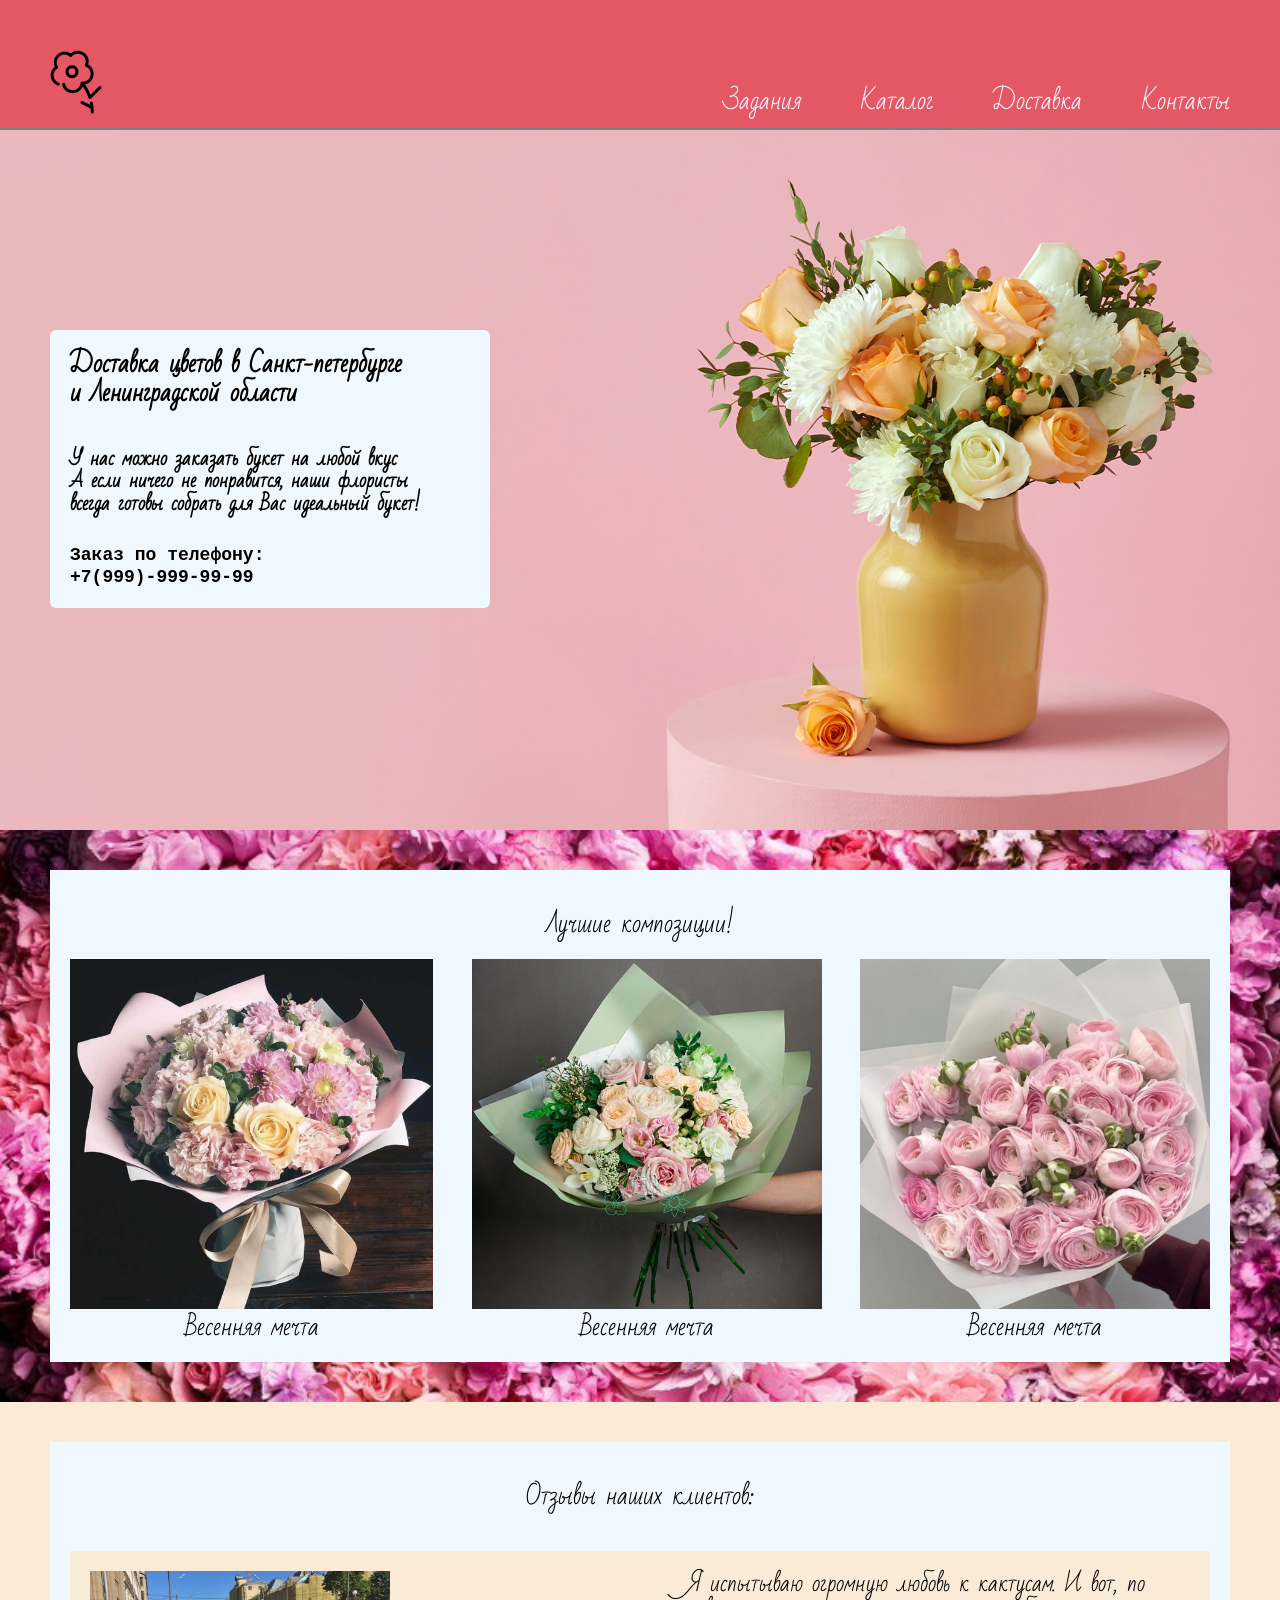
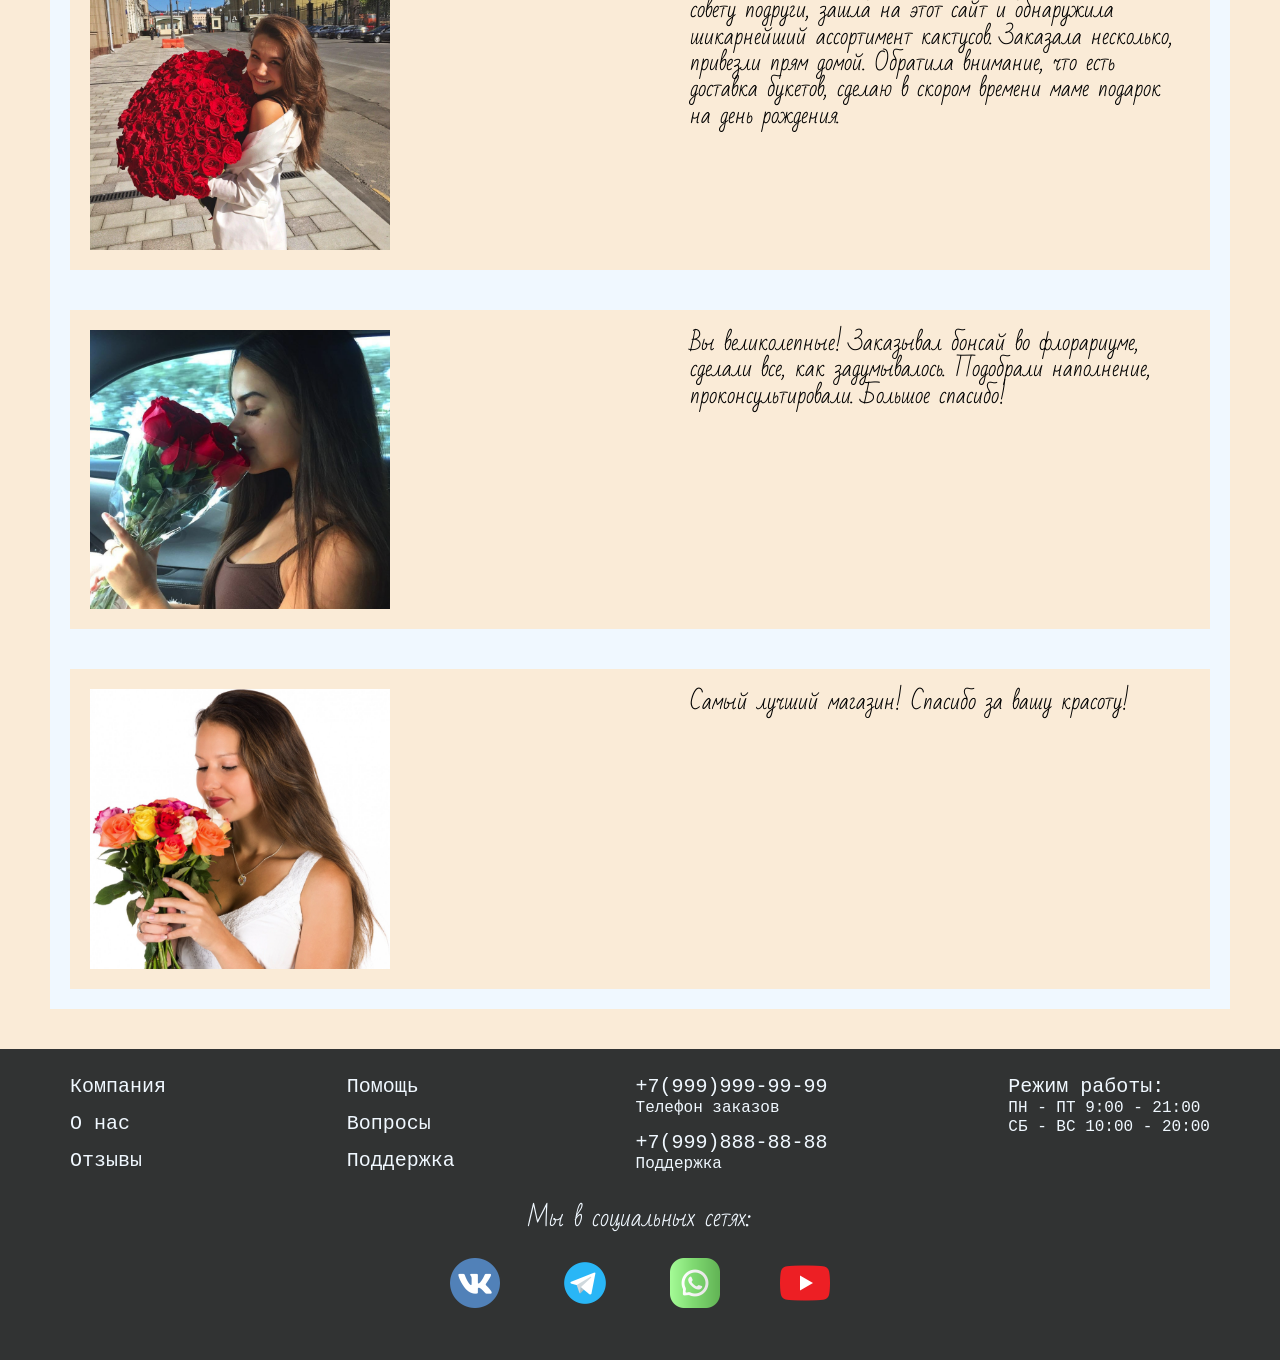
==== index.html @ 5ab8fb5f "init" ====
<!DOCTYPE html>
<html lang="ru">
<head>
    <meta charset="UTF-8">
    <meta name="viewport" content="width=device-width, initial-scale=1.0">
    <title>Магазин цветов</title>
    <link rel="stylesheet" type="text/css" href="css/styles.css">
</head>
<body>
    <header class='header'>
        <div class='wrapper'>
            <div class="header_wrapper">
                <div class="logo">
                    <a href="/" class="header_logo-link">
                        <img src='images/logo.png' alt="logo" />
                    </a>
                </div>
                <nav class="header_nav">
                    <ul class="header_list">
                        <li class="header_item">
                            <a href="#" class="header_link">Задания</a>
                            <ul class="header_subitem">
                                <li><a href="pages/page2.html" class="header_link">2 задание</a></li>
                                <li><a href="pages/page3.html" class="header_link">3 задание</a></li>
                                <li><a href="pages/page4.html" class="header_link">4 задание</a></li>
                                <li><a href="pages/page5.html" class="header_link">5 задание</a></li>
                            </ul>
                        </li>
                        <li class="header_item">
                            <a href="#" class="header_link">Каталог</a>
                            
                        </li>
                        <li class="header_item">
                            <a href="#" class="header_link">Доставка</a>
                        </li>
                        <li class="header_item">
                            <a href="#" class="header_link">Контакты</a>
                        </li>
                    </ul>
                </nav>
            </div>
        </div>
    </header>
    <main class="main">
        <section class="intro">
            <div class="wrapper">
                <div class="title">
                    <h1 class="title_intro">
                        Доставка цветов в Санкт-петербурге <br> 
                        и Ленинградской области
                    </h1>
                    <h3 class="title_text">
                        У нас можно заказать букет на любой вкус <br> 
                        А если ничего не понравится, наши флористы <br>
                        всегда готовы собрать для Вас идеальный букет!
                    </h3>
                    <p id="title_number">
                        <b>Заказ по телефону: <br>
                            +7(999)-999-99-99</b>
                    </p>
                </div>
            </div>
        </section>
        <section class="first_block">
            <div class="wrapper">            
                <div class="banner">               
                        <p class="banner_text">Лучшие композиции!</p> 
                        <div class="works"> 
                            <div> <img class="buket" src='images/buket1.jpeg' alt="flovers"/> 
                                <p class="buket_text">Весенняя мечта</p>
                            </div>
                            <div> <img class="buket" src='images/buket2.jpg' alt="flovers" /> 
                                <p class="buket_text">Весенняя мечта</p>
                            </div>
                            <div> <img class="buket" src='images/buket3.jpeg' alt="flovers"/> 
                                <p class="buket_text">Весенняя мечта</p>
                            </div>
                        </div>                  
                </div>
            </div>
        </section>
        <section class="second_block">
            <div class="wrapper">
                <div class="banner">
                    <p class="banner_text">Отзывы наших клиентов:</p> 
                    <div class="rewiews">
                        <div class="rewiew">
                            <img class="img_rewiew" src="images/1.png" alt="photo">
                            <div class="rewiew_text"> 
                                <p class="r_text">Я испытываю огромную любовь к кактусам. И вот, по совету подруги, зашла на этот сайт и обнаружила шикарнейший ассортимент кактусов. Заказала несколько, привезли прям домой. Обратила внимание, что есть доставка букетов, сделаю в скором времени маме подарок на день рождения.</p>
                            </div>
                        </div>
                        <div class="rewiew">
                            <img class="img_rewiew" src="images/2.png" alt="photo">
                            <div class="rewiew_text"> 
                                <p class="r_text">Вы великолепные!
                                Заказывал бонсай во флорариуме, сделали все, как задумывалось. Подобрали наполнение, проконсультировали. Большое спасибо!</p>    
                            </div>
                        </div>
                        <div class="rewiew">
                            <img class="img_rewiew" src="images/3.png" alt="photo">
                            <div class="rewiew_text"> 
                                <p class="r_text">Самый лучший магазин! Спасибо за вашу красоту!</p> </div>
                            </div>
                        </div>
                    </div>
                </div>
            </div>
        </section>
    </main>
    <footer class="footer">
        <div class="wrapper">
           <div class="footer_wrapper">
                <div class="blocks">
                    <div class="footer_block">
                        <a href="#" class="footer_link">Компания</a>
                        <a href="#" class="footer_link">О нас</a>
                        <a href="#" class="footer_link">Отзывы</a>
                    </div>
                    <div class="footer_block">
                        <a href="#" class="footer_link">Помощь</a>
                        <a href="#" class="footer_link">Вопросы</a>
                        <a href="#" class="footer_link">Поддержка</a>
                    </div>
                    <div class="footer_block">
                        <p class="footer_number">+7(999)999-99-99</p>
                        <p class="footer_text">Телефон заказов</p>
                        <p class="footer_number">+7(999)888-88-88</p>
                        <p class="footer_text">Поддержка</p>
                    </div>
                    <div class="footer_block">
                        <p class="footer_number">Режим работы:</p>
                        <p class="footer_text">ПН - ПТ 9:00 - 21:00</p>
                        <p class="footer_text">СБ - ВС 10:00 - 20:00</p>
                    </div>
                </div>
                <div class="fb_block">
                    <p>Мы в социальных сетях:</p>
                    <div class="fb_link">
                        <a href="#"><img src="images/vk.png" alt="vk"> </a>
                        <a href="#"><img src="images/telegram.png" alt="telegram"> </a>
                        <a href="#"><img src="images/watsapp.png" alt="watsapp"> </a>
                        <a href="#"><img src="images/youtube.png" alt="youtube"> </a>
                    </div>
                </div>
        </div>
    </footer>
</body>
</html>
---- css/styles.css ----
*{
    box-sizing: border-box;
    margin: 0;
    padding: 0;
}


.wrapper{
    max-width: 1200px;
    margin: 0 auto;
    width: 100%;
    padding: 0 10px;
}

 /* header start */

.header{
    background-color: rgb(228, 88, 102); 
    top: 0;
    left: 0;
    width: 100%;
    padding-bottom: 10px;
    border-bottom: 2px solid grey;
}

.header_wrapper{
    
    display: flex;
    flex-wrap: wrap;
    align-items: flex-end;
    justify-content: space-between;
    padding-top: 50px;
    
}


.header_list{
    display: flex;
    flex-wrap: wrap;
    list-style-type: none;
}

.header_item{
    margin-right: 60px;
}

.header_item:last-child{
    margin-right: 0;
}

.header_link{
    font-size: 24px;
    line-height: 34px;
    color: aliceblue;
    text-decoration: none;
}

.header_subitem{
    flex-wrap: wrap;
    list-style-type: none;
    display: none;
    position: fixed;
    background-color: rgb(234, 183, 188); 
    padding-left: 10px;
    padding-right: 10px;
}


.header_nav ul ul {
    display: none;
} 
.header_nav li:hover > ul {
    display: block;
}

.header_link:hover, .header_link.focus, .header_link:active, .footer_link:hover, .footer_link.focus, .footer_link:active{
    opacity: 75%;
}

 /* header end */

 /* intro start */

.intro{
    
    min-height: 700px;
    background: url(../images/background.jpg) no-repeat;
    background-size: cover;
    display: flex;
}

.title{
    background-color: aliceblue;
    padding: 20px;
    border-radius: 6px;
    max-width: 440px;
    min-width: 300px;
    margin-top: 200px;
}


.title_text{
    padding-top: 40px;
}

#title_number{
    font-family: 'Courier New', Courier, monospace;
    padding-top: 30px;
    font-size: 18px;
}
 /* intro end */
 
/*start block 1  */

.first_block {
    background: url(../images/background3.jpg) no-repeat;
    background-size: cover;
    display: flex;
    
    
}
.banner {
    margin-top: 40px;
    padding-top: 40px;
    background-color: aliceblue;
    background-size: cover;
    margin-bottom: 40px;
    
}
.banner_text {
    padding-bottom: 20px;
    text-align: center;
    font-size: 24px;
}

.buket {
    height: 350px;
}

.works{
    display: flex;
    justify-content: space-between;
    padding-right: 20px;
    padding-left: 20px;
    flex-wrap: wrap;
}

.buket_text, .fb_block{
    padding-bottom: 20px;
    text-align: center;
    font-size: 24px;
}
/*end block 1 */
/*start block 2 */

.second_block{
    background-color: antiquewhite;
    background-size: cover;
    display: flex;
}

.rewiews{
display: flex;
flex-direction: column;
flex-wrap: wrap;

}
.rewiew{
    display:flex;
    padding: 20px;
    margin: 20px;
    background-color: antiquewhite;
    flex-wrap: wrap;
    justify-content: space-between;
    max-width: 100%;
    gap: 10px;
}
.img_rewiew{
    width: 300px;
    object-fit: contain;
}
.rewiew_text{
    width: 500px;
    max-width: 100%;
    justify-content: center;
    font-size: 22px;
}

/*end block 2 */
/* start footer */

.footer{
    background-color: rgb(49, 51, 51);
    color: aliceblue;
    min-height: 300px;
}

.blocks{
    display: flex;
    justify-content: space-between;
    padding-right: 20px;
    padding-left: 20px;
    flex-wrap: wrap;
}

.footer_block{
    display: flex;
    flex-direction: column;
    padding-top: 13px;
    font-family: 'Courier New', Courier, monospace;
    font-size: 20px;
}
.footer_link{
    color: aliceblue;
    text-decoration: none;
}

.footer_link, .footer_number {
    padding-top: 13px;
}
.footer_text{
    font-size: 16px;
}
.fb_block{
    padding-top: 30px;
}
.fb_link > a > img{
    width: 100px;
}
.fb_link > a {
    text-decoration: none;
}


/* end footer */

 body {
    font-family: 'Bad Script';
    font-style: normal;
    font-size: 16px;
    line-height: 1.2;
    font-weight: normal;
    color: black;
}
/* bad-script-regular - cyrillic_latin */
@font-face {
    font-display: swap; /* Check https://developer.mozilla.org/en-US/docs/Web/CSS/@font-face/font-display for other options. */
    font-family: 'Bad Script';
    font-style: normal;
    font-weight: 400;
    src: url('../fonts/bad-script-v16-cyrillic_latin-regular.woff2') format('woff2'); /* Chrome 36+, Opera 23+, Firefox 39+, Safari 12+, iOS 10+ */
  }

/* dom style */
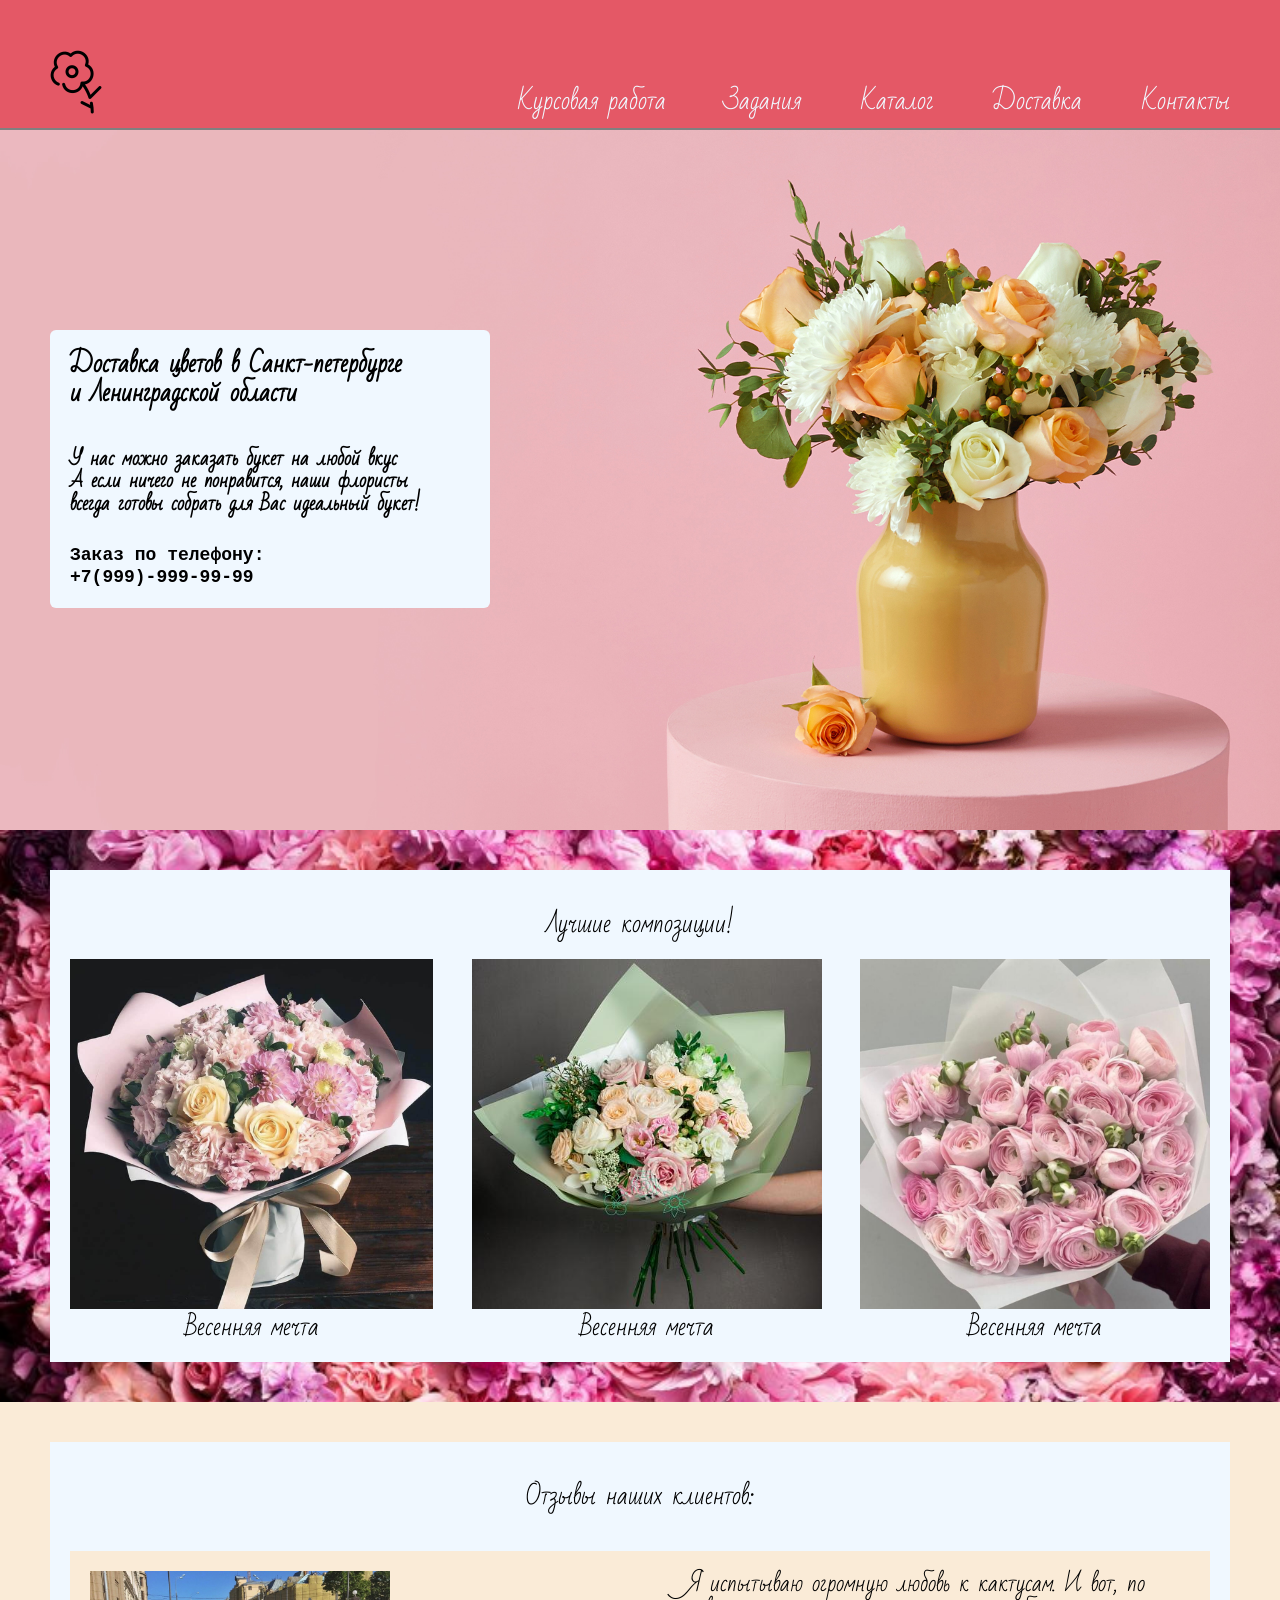
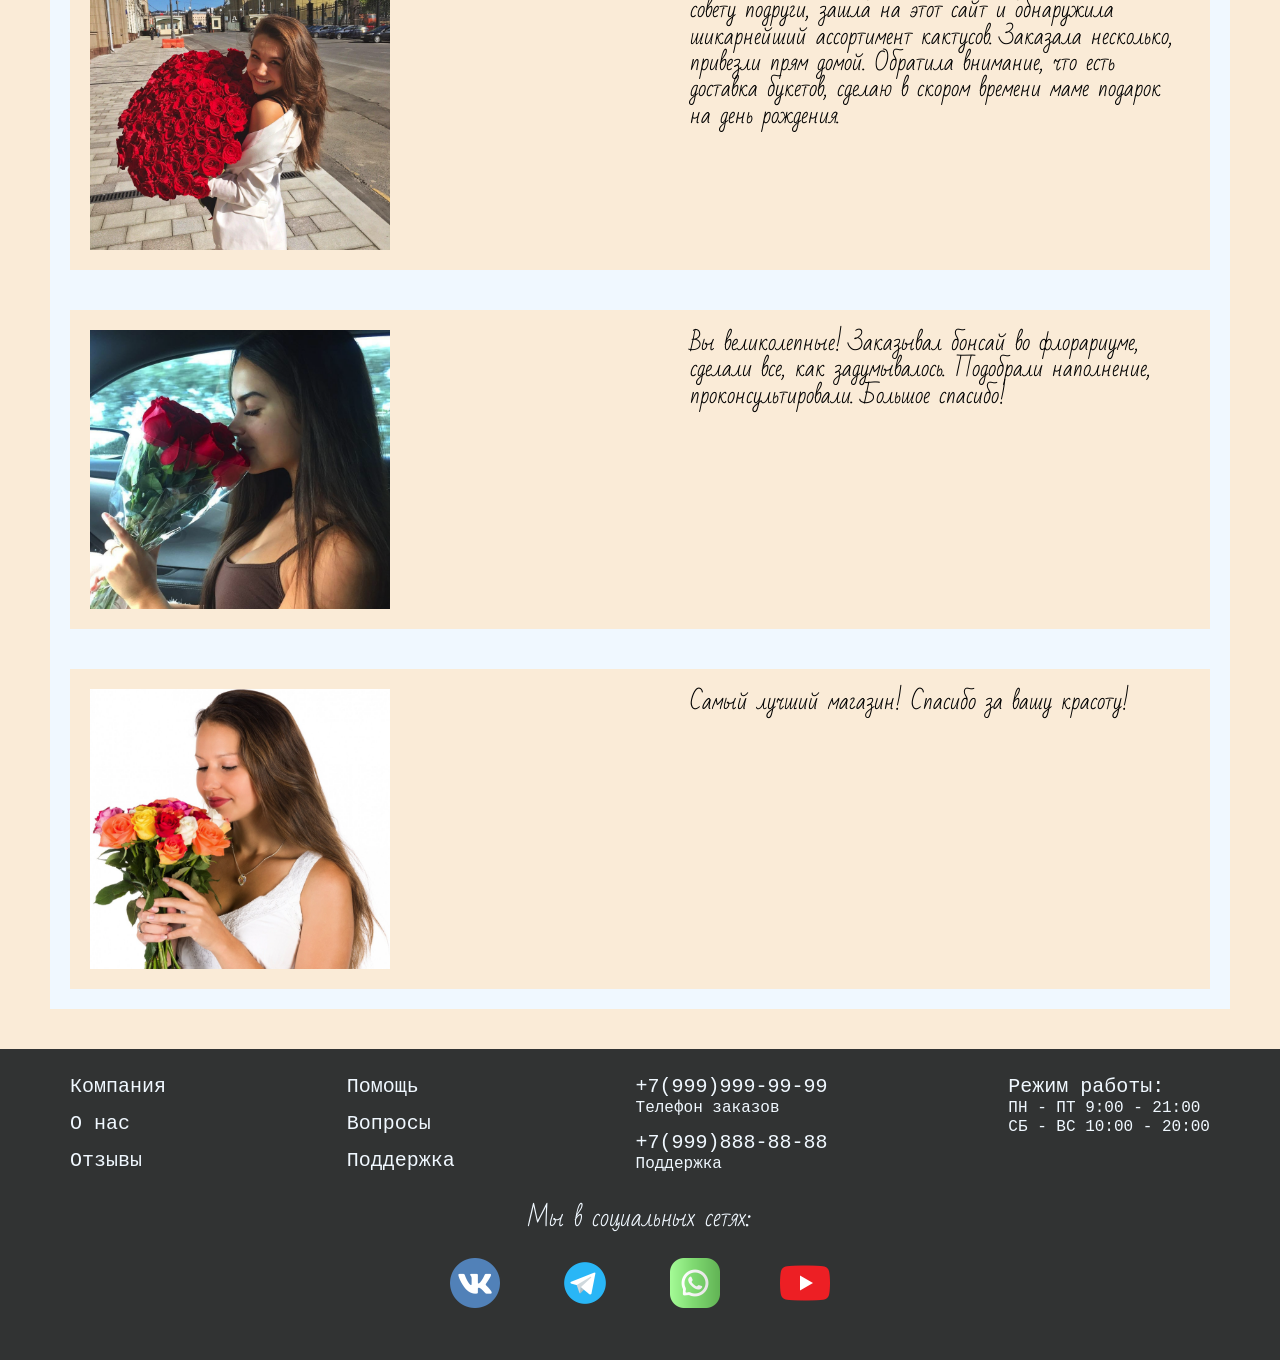
==== commit 0da849e5: "Update files" ====
--- a/index.html
+++ b/index.html
@@ -18,6 +18,9 @@
                 <nav class="header_nav">
                     <ul class="header_list">
                         <li class="header_item">
+                            <a href="Game_Fedorov_Matryoshki/pages/startgame.html" class="header_link">Курсовая работа</a>
+                        </li>
+                        <li class="header_item">
                             <a href="#" class="header_link">Задания</a>
                             <ul class="header_subitem">
                                 <li><a href="pages/page2.html" class="header_link">2 задание</a></li>
@@ -28,7 +31,6 @@
                         </li>
                         <li class="header_item">
                             <a href="#" class="header_link">Каталог</a>
-                            
                         </li>
                         <li class="header_item">
                             <a href="#" class="header_link">Доставка</a>
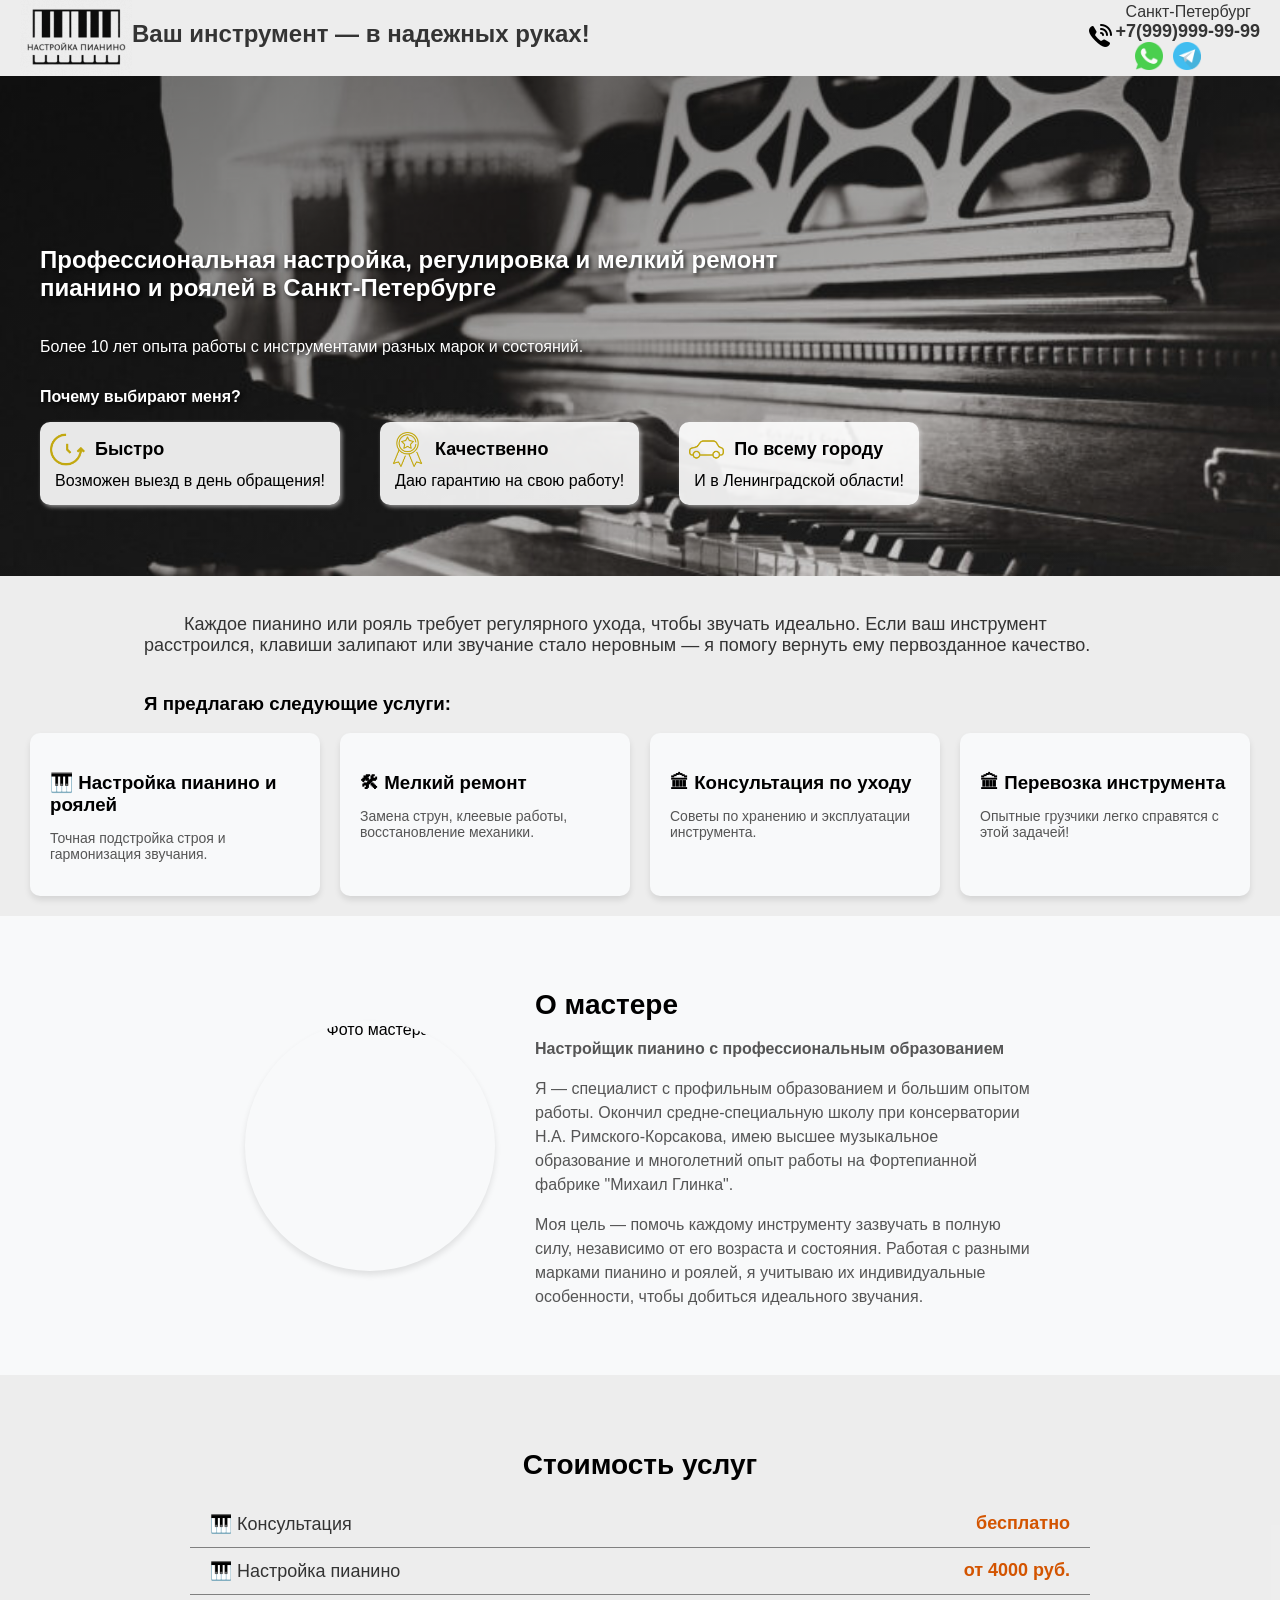
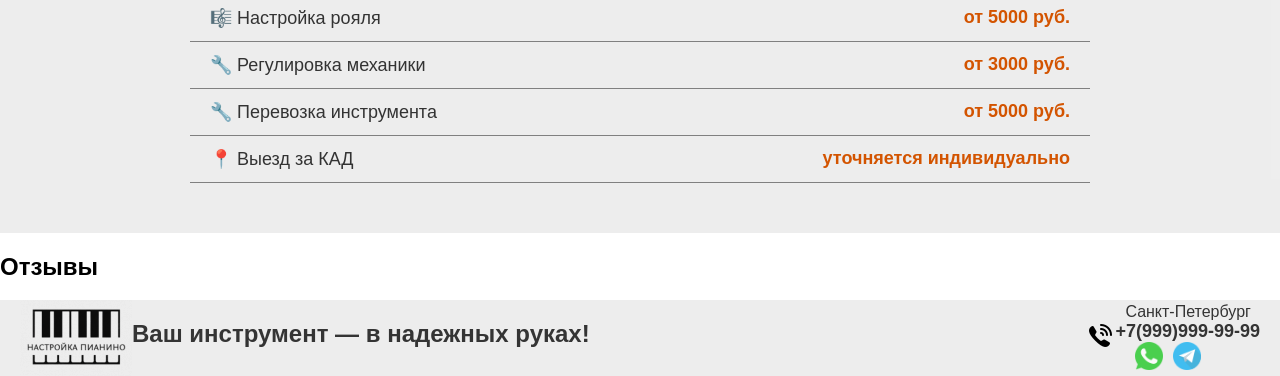
==== commit 51471e4c: "Add site" ====
--- a/index.html
+++ b/index.html
@@ -1,151 +1 @@
-<!DOCTYPE html>
-<html lang="ru">
-<head>
-    <meta charset="UTF-8">
-    <meta name="viewport" content="width=device-width, initial-scale=1.0">
-    <title>Магазин цветов</title>
-    <link rel="stylesheet" type="text/css" href="css/styles.css">
-</head>
-<body>
-    <header class='header'>
-        <div class='wrapper'>
-            <div class="header_wrapper">
-                <div class="logo">
-                    <a href="/" class="header_logo-link">
-                        <img src='images/logo.png' alt="logo" />
-                    </a>
-                </div>
-                <nav class="header_nav">
-                    <ul class="header_list">
-                        <li class="header_item">
-                            <a href="Game_Fedorov_Matryoshki/pages/startgame.html" class="header_link">Курсовая работа</a>
-                        </li>
-                        <li class="header_item">
-                            <a href="#" class="header_link">Задания</a>
-                            <ul class="header_subitem">
-                                <li><a href="pages/page2.html" class="header_link">2 задание</a></li>
-                                <li><a href="pages/page3.html" class="header_link">3 задание</a></li>
-                                <li><a href="pages/page4.html" class="header_link">4 задание</a></li>
-                                <li><a href="pages/page5.html" class="header_link">5 задание</a></li>
-                            </ul>
-                        </li>
-                        <li class="header_item">
-                            <a href="#" class="header_link">Каталог</a>
-                        </li>
-                        <li class="header_item">
-                            <a href="#" class="header_link">Доставка</a>
-                        </li>
-                        <li class="header_item">
-                            <a href="#" class="header_link">Контакты</a>
-                        </li>
-                    </ul>
-                </nav>
-            </div>
-        </div>
-    </header>
-    <main class="main">
-        <section class="intro">
-            <div class="wrapper">
-                <div class="title">
-                    <h1 class="title_intro">
-                        Доставка цветов в Санкт-петербурге <br> 
-                        и Ленинградской области
-                    </h1>
-                    <h3 class="title_text">
-                        У нас можно заказать букет на любой вкус <br> 
-                        А если ничего не понравится, наши флористы <br>
-                        всегда готовы собрать для Вас идеальный букет!
-                    </h3>
-                    <p id="title_number">
-                        <b>Заказ по телефону: <br>
-                            +7(999)-999-99-99</b>
-                    </p>
-                </div>
-            </div>
-        </section>
-        <section class="first_block">
-            <div class="wrapper">            
-                <div class="banner">               
-                        <p class="banner_text">Лучшие композиции!</p> 
-                        <div class="works"> 
-                            <div> <img class="buket" src='images/buket1.jpeg' alt="flovers"/> 
-                                <p class="buket_text">Весенняя мечта</p>
-                            </div>
-                            <div> <img class="buket" src='images/buket2.jpg' alt="flovers" /> 
-                                <p class="buket_text">Весенняя мечта</p>
-                            </div>
-                            <div> <img class="buket" src='images/buket3.jpeg' alt="flovers"/> 
-                                <p class="buket_text">Весенняя мечта</p>
-                            </div>
-                        </div>                  
-                </div>
-            </div>
-        </section>
-        <section class="second_block">
-            <div class="wrapper">
-                <div class="banner">
-                    <p class="banner_text">Отзывы наших клиентов:</p> 
-                    <div class="rewiews">
-                        <div class="rewiew">
-                            <img class="img_rewiew" src="images/1.png" alt="photo">
-                            <div class="rewiew_text"> 
-                                <p class="r_text">Я испытываю огромную любовь к кактусам. И вот, по совету подруги, зашла на этот сайт и обнаружила шикарнейший ассортимент кактусов. Заказала несколько, привезли прям домой. Обратила внимание, что есть доставка букетов, сделаю в скором времени маме подарок на день рождения.</p>
-                            </div>
-                        </div>
-                        <div class="rewiew">
-                            <img class="img_rewiew" src="images/2.png" alt="photo">
-                            <div class="rewiew_text"> 
-                                <p class="r_text">Вы великолепные!
-                                Заказывал бонсай во флорариуме, сделали все, как задумывалось. Подобрали наполнение, проконсультировали. Большое спасибо!</p>    
-                            </div>
-                        </div>
-                        <div class="rewiew">
-                            <img class="img_rewiew" src="images/3.png" alt="photo">
-                            <div class="rewiew_text"> 
-                                <p class="r_text">Самый лучший магазин! Спасибо за вашу красоту!</p> </div>
-                            </div>
-                        </div>
-                    </div>
-                </div>
-            </div>
-        </section>
-    </main>
-    <footer class="footer">
-        <div class="wrapper">
-           <div class="footer_wrapper">
-                <div class="blocks">
-                    <div class="footer_block">
-                        <a href="#" class="footer_link">Компания</a>
-                        <a href="#" class="footer_link">О нас</a>
-                        <a href="#" class="footer_link">Отзывы</a>
-                    </div>
-                    <div class="footer_block">
-                        <a href="#" class="footer_link">Помощь</a>
-                        <a href="#" class="footer_link">Вопросы</a>
-                        <a href="#" class="footer_link">Поддержка</a>
-                    </div>
-                    <div class="footer_block">
-                        <p class="footer_number">+7(999)999-99-99</p>
-                        <p class="footer_text">Телефон заказов</p>
-                        <p class="footer_number">+7(999)888-88-88</p>
-                        <p class="footer_text">Поддержка</p>
-                    </div>
-                    <div class="footer_block">
-                        <p class="footer_number">Режим работы:</p>
-                        <p class="footer_text">ПН - ПТ 9:00 - 21:00</p>
-                        <p class="footer_text">СБ - ВС 10:00 - 20:00</p>
-                    </div>
-                </div>
-                <div class="fb_block">
-                    <p>Мы в социальных сетях:</p>
-                    <div class="fb_link">
-                        <a href="#"><img src="images/vk.png" alt="vk"> </a>
-                        <a href="#"><img src="images/telegram.png" alt="telegram"> </a>
-                        <a href="#"><img src="images/watsapp.png" alt="watsapp"> </a>
-                        <a href="#"><img src="images/youtube.png" alt="youtube"> </a>
-                    </div>
-                </div>
-        </div>
-    </footer>
-</body>
-</html>+<!doctype html><html lang="en"><head><meta charset="utf-8"/><link rel="icon" href="img/logo.png"/><meta name="viewport" content="width=device-width,initial-scale=1"/><meta name="theme-color" content="#000000"/><meta name="description" content="Web site created using create-react-app"/><title>Настройка пианино</title><script defer="defer" src="/static/js/main.6f51722c.js"></script><link href="/static/css/main.59cae539.css" rel="stylesheet"></head><body><noscript>You need to enable JavaScript to run this app.</noscript><div id="root"></div></body></html>
--- a/static/css/main.59cae539.css
+++ b/static/css/main.59cae539.css
@@ -0,0 +1,2 @@
+body{-webkit-font-smoothing:antialiased;-moz-osx-font-smoothing:grayscale;font-family:-apple-system,BlinkMacSystemFont,Segoe UI,Roboto,Oxygen,Ubuntu,Cantarell,Fira Sans,Droid Sans,Helvetica Neue,sans-serif;margin:0}code{font-family:source-code-pro,Menlo,Monaco,Consolas,Courier New,monospace}.wrapper{margin:0 auto;max-width:1440px}.mt-5{margin-top:5px!important}.pt-5{padding-top:5px!important}.mt-10{margin-top:10px!important}.pt-10{padding-top:10px!important}.mt-15{margin-top:15px!important}.pt-15{padding-top:15px!important}.mt-20{margin-top:20px!important}.pt-20{padding-top:20px!important}.mt-25{margin-top:25px!important}.pt-25{padding-top:25px!important}.mt-30{margin-top:30px!important}.pt-30{padding-top:30px!important}.mt-35{margin-top:35px!important}.pt-35{padding-top:35px!important}.mt-40{margin-top:40px!important}.pt-40{padding-top:40px!important}.mt-45{margin-top:45px!important}.pt-45{padding-top:45px!important}.mt-50{margin-top:50px!important}.pt-50{padding-top:50px!important}.mr-5{margin-right:5px!important}.pr-5{padding-right:5px!important}.mr-10{margin-right:10px!important}.pr-10{padding-right:10px!important}.mr-15{margin-right:15px!important}.pr-15{padding-right:15px!important}.mr-20{margin-right:20px!important}.pr-20{padding-right:20px!important}.mr-25{margin-right:25px!important}.pr-25{padding-right:25px!important}.mr-30{margin-right:30px!important}.pr-30{padding-right:30px!important}.mr-35{margin-right:35px!important}.pr-35{padding-right:35px!important}.mr-40{margin-right:40px!important}.pr-40{padding-right:40px!important}.mr-45{margin-right:45px!important}.pr-45{padding-right:45px!important}.mr-50{margin-right:50px!important}.pr-50{padding-right:50px!important}.mb-5{margin-bottom:5px!important}.pb-5{padding-bottom:5px!important}.mb-10{margin-bottom:10px!important}.pb-10{padding-bottom:10px!important}.mb-15{margin-bottom:15px!important}.pb-15{padding-bottom:15px!important}.mb-20{margin-bottom:20px!important}.pb-20{padding-bottom:20px!important}.mb-25{margin-bottom:25px!important}.pb-25{padding-bottom:25px!important}.mb-30{margin-bottom:30px!important}.pb-30{padding-bottom:30px!important}.mb-35{margin-bottom:35px!important}.pb-35{padding-bottom:35px!important}.mb-40{margin-bottom:40px!important}.pb-40{padding-bottom:40px!important}.mb-45{margin-bottom:45px!important}.pb-45{padding-bottom:45px!important}.mb-50{margin-bottom:50px!important}.pb-50{padding-bottom:50px!important}.ml-5{margin-left:5px!important}.pl-5{padding-left:5px!important}.m-5{margin:5px!important}.p-5{padding:5px!important}.ml-10{margin-left:10px!important}.pl-10{padding-left:10px!important}.m-10{margin:10px!important}.p-10{padding:10px!important}.ml-15{margin-left:15px!important}.pl-15{padding-left:15px!important}.m-15{margin:15px!important}.p-15{padding:15px!important}.ml-20{margin-left:20px!important}.pl-20{padding-left:20px!important}.m-20{margin:20px!important}.p-20{padding:20px!important}.ml-25{margin-left:25px!important}.pl-25{padding-left:25px!important}.m-25{margin:25px!important}.p-25{padding:25px!important}.ml-30{margin-left:30px!important}.pl-30{padding-left:30px!important}.m-30{margin:30px!important}.p-30{padding:30px!important}.ml-35{margin-left:35px!important}.pl-35{padding-left:35px!important}.m-35{margin:35px!important}.p-35{padding:35px!important}.ml-40{margin-left:40px!important}.pl-40{padding-left:40px!important}.m-40{margin:40px!important}.p-40{padding:40px!important}.ml-45{margin-left:45px!important}.pl-45{padding-left:45px!important}.m-45{margin:45px!important}.p-45{padding:45px!important}.ml-50{margin-left:50px!important}.pl-50{padding-left:50px!important}.m-50{margin:50px!important}.p-50{padding:50px!important}.clear *{box-sizing:border-box;outline:none}.clear a{color:inherit;text-decoration:none}.clear ul{margin:0;padding:0}.clear li{list-style-type:none}.w100p{width:100%}.h100p{height:100%}.d-ib{display:inline-block}.d-if{display:inline-flex}.d-block{display:block}.d-flex{display:flex}.justify-between{justify-content:space-between}.justify-around{justify-content:space-around}.justify-center{justify-content:center}.justify-end{justify-content:flex-end}.align-center{align-items:center}.align-end{align-items:flex-end}.align-start{align-items:flex-start}.flex-column{flex-direction:column}.flex-row{flex-direction:row}.flex-auto{flex:1 1 auto}.flex{flex:1 1}.flex-wrap{flex-wrap:wrap}.m-auto{margin:auto}.ml-auto{margin-left:auto}.mr-auto{margin-right:auto}.text-center{text-align:center}.text-capitalize{text-transform:capitalize}.text-uppercase{text-transform:uppercase}.text-lowercase{text-transform:lowercase}.fw-bold{font-weight:700}.text-truncate{overflow:hidden;text-overflow:ellipsis;white-space:nowrap}.opacity-0{opacity:0}.opacity-1{opacity:.1}.opacity-2{opacity:.2}.opacity-3{opacity:.3}.opacity-4{opacity:.4}.opacity-5{opacity:.5}.opacity-6{opacity:.6}.opacity-7{opacity:.7}.opacity-8{opacity:.8}.opacity-9{opacity:.9}.opacity-10{opacity:1}.pos-r{position:relative}.pos-a{position:absolute}.cu-p{cursor:pointer}.header_header__AfwrG{background:#e2e2e299;color:#343434}.header_call__4jZOE{font-size:large;font-weight:700}.header_number__oGs0Z img:hover{opacity:.7}.header_number__oGs0Z p{font-size:large;font-weight:700;margin:0}.header_city__mNG25{font-size:medium}.home_hero__U-cDW{background:linear-gradient(to bottom right,#00000080,#0000),url(/static/media/pianoBackground.22bb7933be2db24fcbad.jpg);background-position:50%;background-repeat:no-repeat;background-size:cover;color:#fff;height:500px}.home_heroBlock__dz5NE{padding:0 40px;position:relative;top:150px}.home_heroText__05oil h1{text-shadow:2px 2px 4px #000c}.home_heroText__05oil p{font-size:16px;text-shadow:2px 2px 4px #000000e6}.home_middle__Ry04p{gap:40px;margin-top:0}.home_middle__Ry04p p{margin:5px}.home_middleCard__LFkFW{background-color:#ffffffe6;border-radius:10px;box-shadow:2px 2px 4px 0 #e8e6e699;color:#000;padding:10px}.home_middleCard__LFkFW strong{font-size:18px}.home_middleCard__LFkFW img{filter:invert(62%) sepia(93%) saturate(430%) hue-rotate(10deg) brightness(90%) contrast(90%)}.home_services__KThkA{background-color:#e2e2e299}.home_serviceText__vn-Qs{align-items:start;display:flex;flex-direction:column;margin-left:10%;max-width:80%}.home_serviceText__vn-Qs p{color:#343434;font-size:18px;font-weight:500;text-indent:40px}.home_serviceContainer__QkabB{display:flex;flex-direction:row;gap:20px;justify-content:center;width:100%}.home_serviceCard__9aCEb{background:#f8f9fa;border-radius:10px;box-shadow:0 4px 6px #0000001a;padding:20px;width:250px}.home_serviceCard__9aCEb h3{margin-bottom:10px}.home_serviceCard__9aCEb p{color:#555;font-size:14px}.home_aboutSection__EdIpI{background-color:#f8f9fa;padding:50px 20px;text-align:center}.home_aboutContainer__zJBEy{align-items:center;display:flex;flex-wrap:wrap;justify-content:center;margin:0 auto;max-width:900px}.home_aboutImage__iz6Jr{border-radius:50%;box-shadow:0 4px 6px #0000001a;height:250px;margin-right:20px;object-fit:cover;width:250px}.home_aboutText__HlESt{margin-left:20px;max-width:500px;text-align:left}.home_aboutText__HlESt h2{font-size:28px;margin-bottom:10px}.home_aboutText__HlESt p{color:#555;font-size:16px;line-height:1.5}.home_pricingSection__Vjg7I{background-color:#e2e2e299;padding:50px 20px;text-align:center}.home_pricingTitle__adCOi{font-size:28px;margin-bottom:20px}.home_pricingList__YqoMa{list-style:none;margin:0 auto;max-width:900px;padding:0}.home_pricingList__YqoMa li{align-items:center;border-bottom:1px solid gray;display:flex;font-size:18px;justify-content:space-between;padding:12px 20px}.home_serviceName__mgQjP{color:#333;font-weight:500}.home_servicePrice__L1iU2{color:#d35400;font-size:18px;font-weight:700}.footer_header__9CWIL{background:#e2e2e299;color:#343434}.footer_call__X9Jat{font-size:large;font-weight:700}.footer_number__KM0tN img:hover{opacity:.7}.footer_number__KM0tN p{font-size:large;font-weight:700;margin:0}.footer_city__WU0u0{font-size:medium}
+/*# sourceMappingURL=main.59cae539.css.map*/
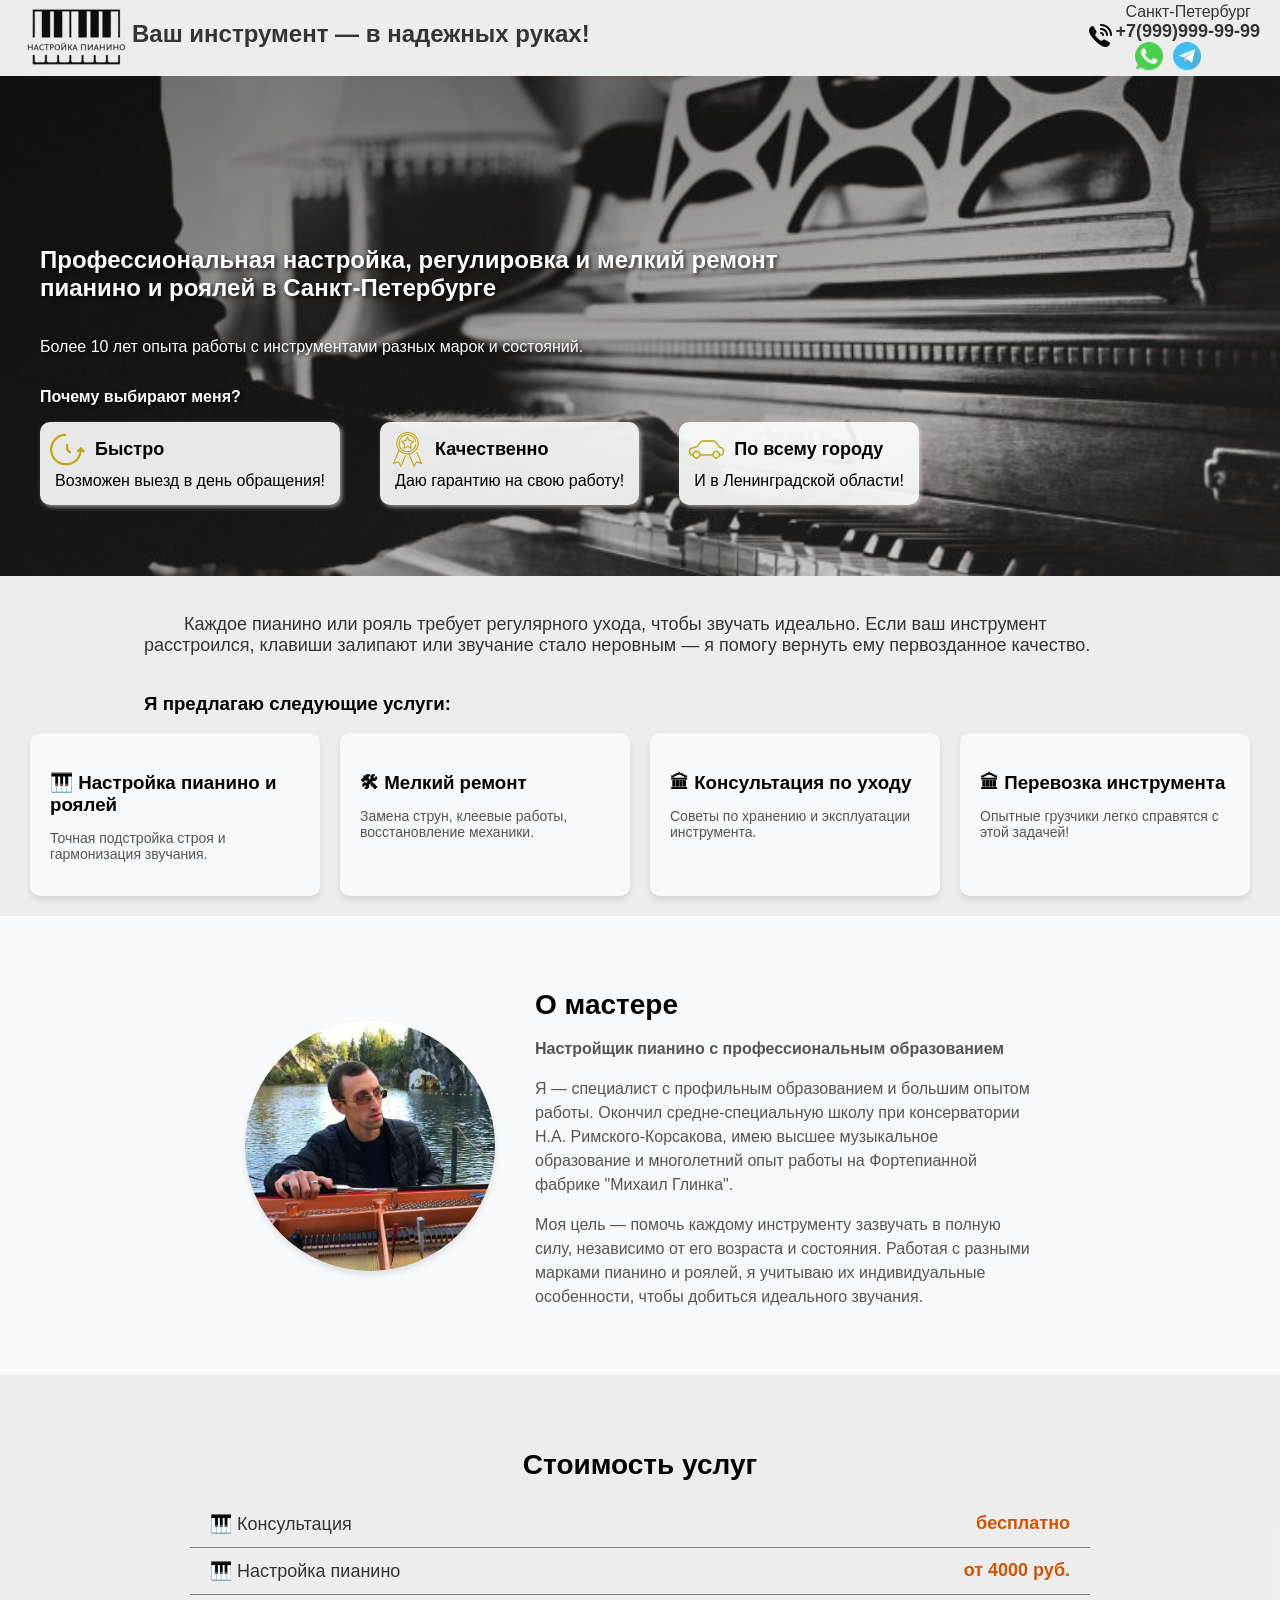
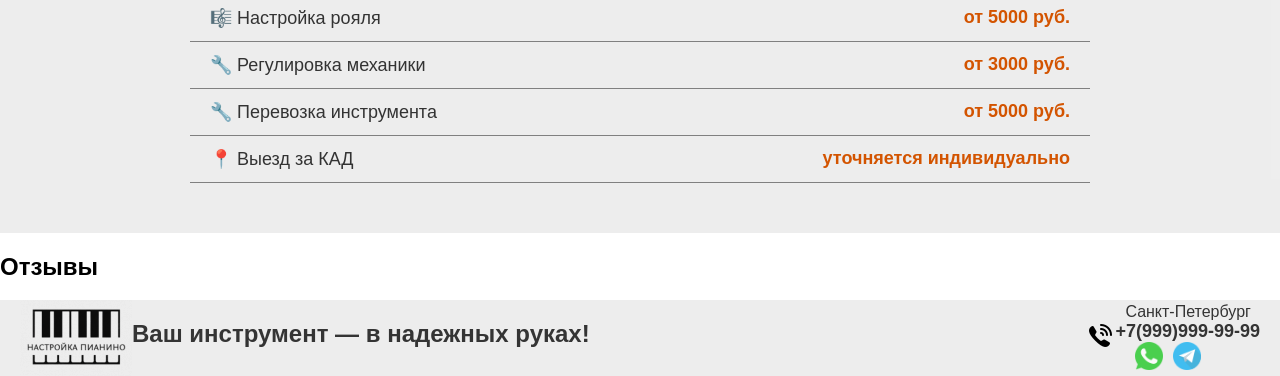
==== commit 16dd9452: "Add mobile version" ====
--- a/index.html
+++ b/index.html
@@ -1 +1 @@
-<!doctype html><html lang="en"><head><meta charset="utf-8"/><link rel="icon" href="img/logo.png"/><meta name="viewport" content="width=device-width,initial-scale=1"/><meta name="theme-color" content="#000000"/><meta name="description" content="Web site created using create-react-app"/><title>Настройка пианино</title><script defer="defer" src="/static/js/main.6f51722c.js"></script><link href="/static/css/main.59cae539.css" rel="stylesheet"></head><body><noscript>You need to enable JavaScript to run this app.</noscript><div id="root"></div></body></html>+<!doctype html><html lang="en"><head><meta charset="utf-8"/><link rel="icon" href="img/logo.png"/><meta name="viewport" content="width=device-width,initial-scale=1"/><meta name="theme-color" content="#000000"/><meta name="description" content="Web site created using create-react-app"/><title>Настройка пианино</title><script defer="defer" src="/static/js/main.ce238a2b.js"></script><link href="/static/css/main.3e58faf0.css" rel="stylesheet"></head><body><noscript>You need to enable JavaScript to run this app.</noscript><div id="root"></div></body></html>
--- a/static/css/main.3e58faf0.css
+++ b/static/css/main.3e58faf0.css
@@ -0,0 +1,2 @@
+body{-webkit-font-smoothing:antialiased;-moz-osx-font-smoothing:grayscale;font-family:-apple-system,BlinkMacSystemFont,Segoe UI,Roboto,Oxygen,Ubuntu,Cantarell,Fira Sans,Droid Sans,Helvetica Neue,sans-serif;margin:0}code{font-family:source-code-pro,Menlo,Monaco,Consolas,Courier New,monospace}.wrapper{margin:0 auto;max-width:1440px}.mt-5{margin-top:5px!important}.pt-5{padding-top:5px!important}.mt-10{margin-top:10px!important}.pt-10{padding-top:10px!important}.mt-15{margin-top:15px!important}.pt-15{padding-top:15px!important}.mt-20{margin-top:20px!important}.pt-20{padding-top:20px!important}.mt-25{margin-top:25px!important}.pt-25{padding-top:25px!important}.mt-30{margin-top:30px!important}.pt-30{padding-top:30px!important}.mt-35{margin-top:35px!important}.pt-35{padding-top:35px!important}.mt-40{margin-top:40px!important}.pt-40{padding-top:40px!important}.mt-45{margin-top:45px!important}.pt-45{padding-top:45px!important}.mt-50{margin-top:50px!important}.pt-50{padding-top:50px!important}.mr-5{margin-right:5px!important}.pr-5{padding-right:5px!important}.mr-10{margin-right:10px!important}.pr-10{padding-right:10px!important}.mr-15{margin-right:15px!important}.pr-15{padding-right:15px!important}.mr-20{margin-right:20px!important}.pr-20{padding-right:20px!important}.mr-25{margin-right:25px!important}.pr-25{padding-right:25px!important}.mr-30{margin-right:30px!important}.pr-30{padding-right:30px!important}.mr-35{margin-right:35px!important}.pr-35{padding-right:35px!important}.mr-40{margin-right:40px!important}.pr-40{padding-right:40px!important}.mr-45{margin-right:45px!important}.pr-45{padding-right:45px!important}.mr-50{margin-right:50px!important}.pr-50{padding-right:50px!important}.mb-5{margin-bottom:5px!important}.pb-5{padding-bottom:5px!important}.mb-10{margin-bottom:10px!important}.pb-10{padding-bottom:10px!important}.mb-15{margin-bottom:15px!important}.pb-15{padding-bottom:15px!important}.mb-20{margin-bottom:20px!important}.pb-20{padding-bottom:20px!important}.mb-25{margin-bottom:25px!important}.pb-25{padding-bottom:25px!important}.mb-30{margin-bottom:30px!important}.pb-30{padding-bottom:30px!important}.mb-35{margin-bottom:35px!important}.pb-35{padding-bottom:35px!important}.mb-40{margin-bottom:40px!important}.pb-40{padding-bottom:40px!important}.mb-45{margin-bottom:45px!important}.pb-45{padding-bottom:45px!important}.mb-50{margin-bottom:50px!important}.pb-50{padding-bottom:50px!important}.ml-5{margin-left:5px!important}.pl-5{padding-left:5px!important}.m-5{margin:5px!important}.p-5{padding:5px!important}.ml-10{margin-left:10px!important}.pl-10{padding-left:10px!important}.m-10{margin:10px!important}.p-10{padding:10px!important}.ml-15{margin-left:15px!important}.pl-15{padding-left:15px!important}.m-15{margin:15px!important}.p-15{padding:15px!important}.ml-20{margin-left:20px!important}.pl-20{padding-left:20px!important}.m-20{margin:20px!important}.p-20{padding:20px!important}.ml-25{margin-left:25px!important}.pl-25{padding-left:25px!important}.m-25{margin:25px!important}.p-25{padding:25px!important}.ml-30{margin-left:30px!important}.pl-30{padding-left:30px!important}.m-30{margin:30px!important}.p-30{padding:30px!important}.ml-35{margin-left:35px!important}.pl-35{padding-left:35px!important}.m-35{margin:35px!important}.p-35{padding:35px!important}.ml-40{margin-left:40px!important}.pl-40{padding-left:40px!important}.m-40{margin:40px!important}.p-40{padding:40px!important}.ml-45{margin-left:45px!important}.pl-45{padding-left:45px!important}.m-45{margin:45px!important}.p-45{padding:45px!important}.ml-50{margin-left:50px!important}.pl-50{padding-left:50px!important}.m-50{margin:50px!important}.p-50{padding:50px!important}.clear *{box-sizing:border-box;outline:none}.clear a{color:inherit;text-decoration:none}.clear ul{margin:0;padding:0}.clear li{list-style-type:none}.w100p{width:100%}.h100p{height:100%}.d-ib{display:inline-block}.d-if{display:inline-flex}.d-block{display:block}.d-flex{display:flex}.justify-between{justify-content:space-between}.justify-around{justify-content:space-around}.justify-center{justify-content:center}.justify-end{justify-content:flex-end}.align-center{align-items:center}.align-end{align-items:flex-end}.align-start{align-items:flex-start}.flex-column{flex-direction:column}.flex-row{flex-direction:row}.flex-auto{flex:1 1 auto}.flex{flex:1 1}.flex-wrap{flex-wrap:wrap}.m-auto{margin:auto}.ml-auto{margin-left:auto}.mr-auto{margin-right:auto}.text-center{text-align:center}.text-capitalize{text-transform:capitalize}.text-uppercase{text-transform:uppercase}.text-lowercase{text-transform:lowercase}.fw-bold{font-weight:700}.text-truncate{overflow:hidden;text-overflow:ellipsis;white-space:nowrap}.opacity-0{opacity:0}.opacity-1{opacity:.1}.opacity-2{opacity:.2}.opacity-3{opacity:.3}.opacity-4{opacity:.4}.opacity-5{opacity:.5}.opacity-6{opacity:.6}.opacity-7{opacity:.7}.opacity-8{opacity:.8}.opacity-9{opacity:.9}.opacity-10{opacity:1}.pos-r{position:relative}.pos-a{position:absolute}.cu-p{cursor:pointer}.header_header__AfwrG{background:#e2e2e299;color:#343434}.header_call__4jZOE{font-size:large;font-weight:700}.header_number__oGs0Z img:hover{opacity:.7}.header_number__oGs0Z p{font-size:large;font-weight:700;margin:0}.header_city__mNG25{font-size:medium}@media(max-width:808px){.header_header__AfwrG h2{display:none}}.home_hero__U-cDW{background:linear-gradient(to bottom right,#00000080,#0000),url(/static/media/pianoBackground.22bb7933be2db24fcbad.jpg);background-position:50%;background-repeat:no-repeat;background-size:cover;color:#fff;height:500px}.home_heroBlock__dz5NE{padding:0 40px;position:relative;top:150px}.home_heroText__05oil h1{text-shadow:2px 2px 4px #000c}.home_heroText__05oil p{font-size:16px;text-shadow:2px 2px 4px #000000e6}.home_heroText__05oil .home_mobile__BxPB3{display:none}.home_middle__Ry04p{gap:40px;margin-top:0}.home_middle__Ry04p p{margin:5px}.home_middleCard__LFkFW{background-color:#ffffffe6;border-radius:10px;box-shadow:2px 2px 4px 0 #e8e6e699;color:#000;padding:10px}.home_middleCard__LFkFW strong{font-size:18px}.home_middleCard__LFkFW img{filter:invert(62%) sepia(93%) saturate(430%) hue-rotate(10deg) brightness(90%) contrast(90%)}.home_services__KThkA{background-color:#e2e2e299}.home_serviceText__vn-Qs{align-items:start;display:flex;flex-direction:column;margin-left:10%;max-width:80%}.home_serviceText__vn-Qs p{color:#343434;font-size:18px;font-weight:500;text-indent:40px}.home_serviceContainer__QkabB{display:flex;flex-direction:row;gap:20px;justify-content:center;width:100%}.home_serviceCard__9aCEb{background:#f8f9fa;border-radius:10px;box-shadow:0 4px 6px #0000001a;padding:20px;width:250px}.home_serviceCard__9aCEb h3{margin-bottom:10px}.home_serviceCard__9aCEb p{color:#555;font-size:14px}.home_aboutSection__EdIpI{background-color:#f8f9fa;padding:50px 20px;text-align:center}.home_aboutContainer__zJBEy{align-items:center;display:flex;flex-wrap:wrap;justify-content:center;margin:0 auto;max-width:900px}.home_aboutImage__iz6Jr{border-radius:50%;box-shadow:0 4px 6px #0000001a;height:250px;margin-right:20px;object-fit:cover;width:250px}.home_aboutText__HlESt{margin-left:20px;max-width:500px;text-align:left}.home_aboutText__HlESt h2{font-size:28px;margin-bottom:10px}.home_aboutText__HlESt p{color:#555;font-size:16px;line-height:1.5}.home_pricingSection__Vjg7I{background-color:#e2e2e299;padding:50px 20px;text-align:center}.home_pricingTitle__adCOi{font-size:28px;margin-bottom:20px}.home_pricingList__YqoMa{list-style:none;margin:0 auto;max-width:900px;padding:0}.home_pricingList__YqoMa li{border-bottom:1px solid gray;display:flex;font-size:18px;justify-content:space-between;padding:12px 20px}.home_serviceName__mgQjP{color:#333;font-weight:500}.home_servicePrice__L1iU2{color:#d35400;font-size:18px;font-weight:700}@media screen and (max-width:768px){h2{font-size:24px}.home_heroBlock__dz5NE{padding:0 20px;position:relative;top:70px}.home_heroText__05oil h1{font-size:20px}.home_heroText__05oil p{font-size:14px}.home_heroText__05oil .home_mobile__BxPB3{display:block}.home_heroText__05oil .home_desktop__sR1xn{display:none}.home_middle__Ry04p{align-items:baseline;flex-direction:column;gap:10px}.home_middleCard__LFkFW{padding:5px;width:95%}.home_middleCard__LFkFW img{height:20px;width:20px}.home_middleCard__LFkFW p{font-size:12px;margin:0}.home_serviceText__vn-Qs{align-items:start;display:flex;flex-direction:column;margin-left:5%;max-width:100%}.home_serviceText__vn-Qs p{color:#343434;font-size:18px;font-weight:500;text-indent:40px}.home_serviceContainer__QkabB{align-items:center;flex-direction:column}.home_aboutText__HlESt .home_aText__tgX3o{text-align:justify}.home_pricingTitle__adCOi{margin-bottom:20px;margin-top:0}.home_serviceName__mgQjP,.home_servicePrice__L1iU2{font-size:14px}}.footer_header__9CWIL{background:#e2e2e299;color:#343434}.footer_call__X9Jat{font-size:large;font-weight:700}.footer_number__KM0tN img:hover{opacity:.7}.footer_number__KM0tN p{font-size:large;font-weight:700;margin:0}.footer_city__WU0u0{font-size:medium}@media(max-width:808px){.footer_header__9CWIL h2{display:none}}
+/*# sourceMappingURL=main.3e58faf0.css.map*/
